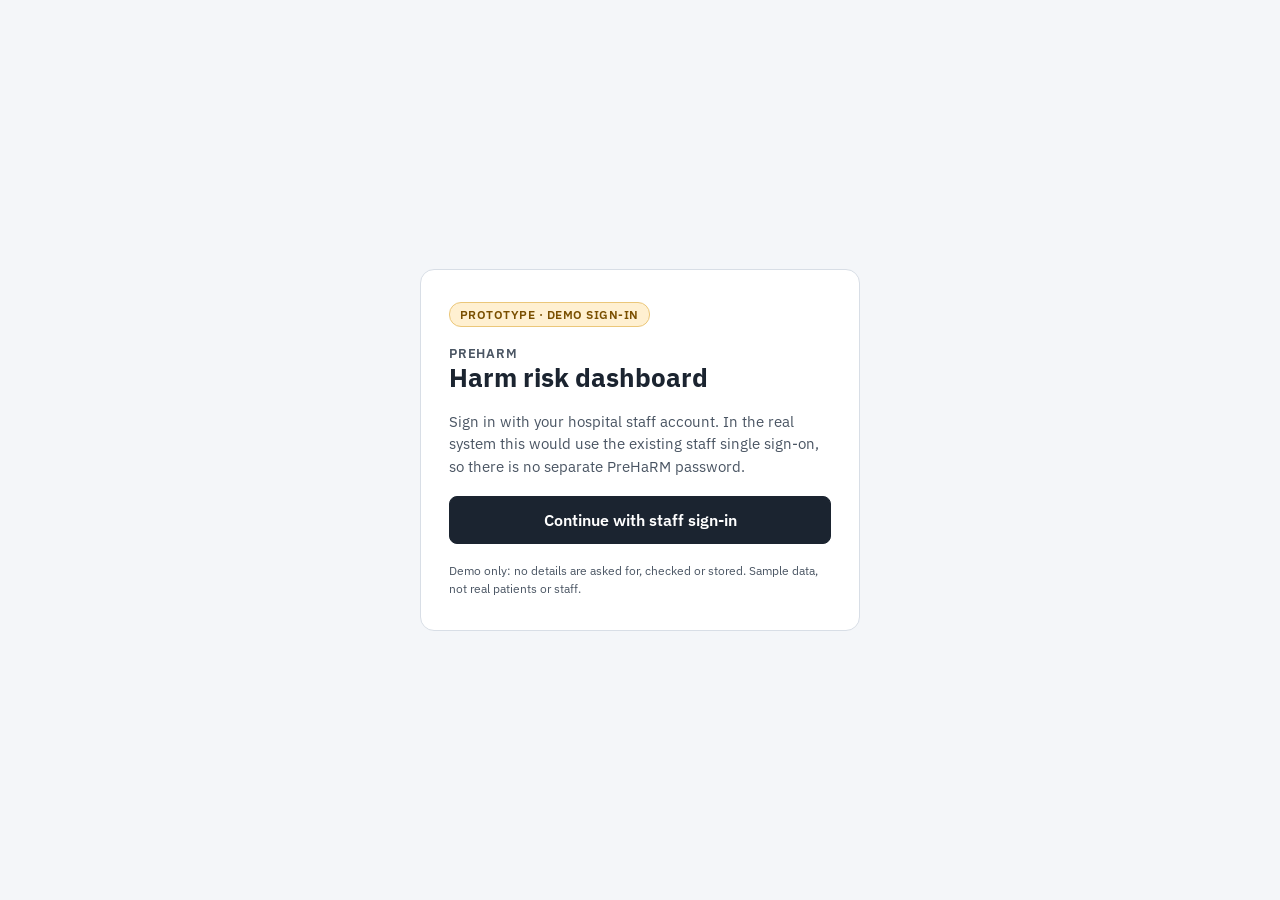
==== index.html @ e7837d7f "Add files via upload" ====
<!doctype html>
<html lang="en">
<head>
<title>PreHaRM – Sign in</title>
<meta charset="utf-8">
<meta name="viewport" content="width=device-width, initial-scale=1">
<meta name="robots" content="noindex">
<link rel="preconnect" href="https://fonts.googleapis.com">
<link href="https://fonts.googleapis.com/css2?family=IBM+Plex+Sans:wght@400;600;700&display=swap" rel="stylesheet">
<link rel="stylesheet" href="css/styles.css">
</head>
<body>
<main class="signin-wrap">
<div class="signin">
<span class="demo-flag">Prototype · demo sign-in</span>
<div>
<div class="eyebrow">PreHaRM</div>
<h1 id="title">Harm risk dashboard</h1>
</div>

<div id="step1" style="display:flex;flex-direction:column;gap:18px">
<p>Sign in with your hospital staff account. In the real system this would use the existing staff single sign-on, so there is no separate PreHaRM password.</p>
<button type="button" class="btn-primary" id="sso">Continue with staff sign-in</button>
<p class="fine">Demo only: no details are asked for, checked or stored. Sample data, not real patients or staff.</p>
</div>

<form id="step2" hidden style="display:flex;flex-direction:column;gap:18px">
<p id="hello"></p>
<fieldset class="wards" id="ward-list"><legend>Which ward do you want to view?</legend></fieldset>
<button type="submit" class="btn-primary">Open dashboard</button>
</form>
</div>
</main>
<script src="js/data.js"></script>
<script>
(function () {
  if (getSession()) { window.location.replace('today.html'); return; }
  const list = document.getElementById('ward-list');
  PREHARM.wards.forEach((w, i) => {
    const id = 'ward-' + i;
    list.appendChild(el('label', { for: id }, [
      el('input', Object.assign({ type: 'radio', name: 'ward', id: id, value: w }, i === 0 ? { checked: 'checked' } : {})),
      w
    ]));
  });
  document.getElementById('sso').addEventListener('click', () => {
    document.getElementById('step1').hidden = true;
    document.getElementById('step2').hidden = false;
    document.getElementById('hello').textContent = 'Signed in as ' + PREHARM.userName + '.';
    document.getElementById('title').textContent = 'Choose a ward';
  });
  document.getElementById('step2').addEventListener('submit', (e) => {
    e.preventDefault();
    const w = document.querySelector('input[name="ward"]:checked').value;
    setSession({ name: PREHARM.userName, ward: w });
    window.location.href = 'today.html';
  });
})();
</script>
</body>
</html>
---- css/styles.css ----
:root{
  --ink:#1B2430; --muted:#4A5563; --line:#D8DEE6; --line-soft:#E8ECF1;
  --ground:#F4F6F9; --card:#FFFFFF;
  --low-bg:#E2F3E7; --low-fg:#1D6337; --low-bd:#9FD0AE;
  --med-bg:#FFF0D1; --med-fg:#7A4F00; --med-bd:#EBC77A;
  --high-bg:#FBE1DF; --high-fg:#9B2C24; --high-bd:#E9A49D;
}
*{box-sizing:border-box}
body{margin:0;background:var(--ground);color:var(--ink);font-family:'IBM Plex Sans',system-ui,sans-serif}
a{color:#1F4E79}
button{font-family:inherit}
.wrap{max-width:1240px;margin:0 auto;padding:24px 16px 40px;display:flex;flex-direction:column;gap:20px}
header.top{display:flex;flex-wrap:wrap;justify-content:space-between;align-items:flex-end;gap:16px}
.eyebrow{font-size:13px;font-weight:600;letter-spacing:.06em;text-transform:uppercase;color:var(--muted)}
h1{margin:4px 0 0;font-size:28px;line-height:1.2}
h2{margin:0;font-size:18px;font-weight:600}
.updated{display:flex;align-items:center;gap:10px;background:var(--card);border:1px solid var(--line);border-radius:8px;padding:10px 14px}
.updated .dot{width:10px;height:10px;border-radius:50%;background:#2E8B57}
.updated strong{display:block;font-size:14px}
.updated small{font-size:12px;color:var(--muted)}
nav.views{display:flex;flex-wrap:wrap;gap:8px}
nav.views a,nav.views span{display:inline-flex;align-items:center;min-height:44px;padding:0 18px;border-radius:8px;font-size:15px;font-weight:600;text-decoration:none}
nav.views a{background:var(--card);border:1px solid var(--line);color:var(--ink)}
nav.views a[aria-current="page"]{background:var(--ink);border-color:var(--ink);color:#fff}
nav.views span{border:1px dashed #B7C0CC;color:#5B6573;font-weight:400}
.card{background:var(--card);border:1px solid var(--line);border-radius:12px;padding:18px;display:flex;flex-direction:column;gap:14px}
.card-head{display:flex;flex-wrap:wrap;justify-content:space-between;align-items:center;gap:12px}
.pills{display:flex;flex-wrap:wrap;gap:6px;align-items:center}
.pills .lbl{font-size:13px;color:var(--muted);margin-right:4px}
.pill{min-height:40px;padding:0 14px;border-radius:20px;font-size:14px;font-weight:600;cursor:pointer;background:#fff;color:var(--ink);border:1px solid #B7C0CC}
.pill[aria-pressed="true"]{background:var(--ink);color:#fff;border-color:var(--ink)}
.attention{flex-direction:row;flex-wrap:wrap;align-items:center;gap:10px;padding:14px 16px}
.attention .alert{display:inline-flex;align-items:center;min-height:32px;padding:0 12px;border-radius:16px;background:var(--high-bg);color:var(--high-fg);border:1px solid var(--high-bd);font-size:14px;font-weight:600}
.scroll{overflow-x:auto}
.shift-table{min-width:1040px}
.srow{display:grid;grid-template-columns:130px 112px 112px 112px minmax(0,1fr) minmax(0,1.4fr);gap:12px;padding:14px 4px;border-bottom:1px solid var(--line-soft);align-items:center}
.srow.head{padding:8px 4px;border-bottom:1px solid var(--line);font-size:13px;font-weight:600;color:var(--muted)}
.sname{font-size:17px;font-weight:600;display:block}
.stime{font-size:12px;color:var(--muted)}
.risk{display:flex;flex-direction:column;align-items:flex-start;justify-content:center;gap:4px;min-height:64px;padding:8px 12px;border-radius:8px;cursor:pointer;text-align:left;border:1px solid}
.risk .v{font-size:24px;font-weight:700;line-height:1}
.risk .b{font-size:12px;font-weight:600}
.risk.sel{outline:2px solid var(--ink);outline-offset:-1px}
.b-low{background:var(--low-bg);color:var(--low-fg);border-color:var(--low-bd)}
.b-med{background:var(--med-bg);color:var(--med-fg);border-color:var(--med-bd)}
.b-high{background:var(--high-bg);color:var(--high-fg);border-color:var(--high-bd)}
.bar{display:flex;height:22px;width:100%;border-radius:4px;overflow:hidden;background:#EEF1F5}
.bar span{display:block;height:100%;border-right:2px solid #fff}
.bar span:last-child{border-right:none}
.keys{display:flex;flex-wrap:wrap;gap:4px 12px;font-size:13px;margin-top:8px}
.keys span{display:inline-flex;align-items:center;gap:5px}
.sw{display:inline-block;width:10px;height:10px;border-radius:2px}
.muted{color:var(--muted)}
footer.legend{display:flex;flex-wrap:wrap;gap:10px 20px;align-items:center;font-size:13px;color:var(--muted)}
footer.legend span{display:inline-flex;align-items:center;gap:6px}
footer.legend i{width:14px;height:14px;border-radius:3px;border:1px solid}
/* Week view */
.wgrid{min-width:780px;display:grid;grid-template-columns:110px repeat(7,minmax(0,1fr));gap:6px}
.dayhead{display:flex;flex-direction:column;align-items:center;justify-content:center;padding:6px 2px;border-radius:6px}
.dayhead.today{background:var(--ink);color:#fff}
.dayhead.weekend{background:#EEF1F5}
.dayhead strong{font-size:14px}.dayhead small{font-size:12px}
.cell{display:flex;flex-direction:column;align-items:center;justify-content:center;gap:4px;min-height:64px;border-radius:6px;cursor:pointer;border:1px solid}
.cell .v{font-size:20px;font-weight:700;line-height:1}
.cell .b{font-size:11px;font-weight:600}
.cell.sel{outline:3px solid var(--ink);outline-offset:-2px}
.split{display:flex;flex-wrap:wrap;gap:20px;align-items:stretch}
.split .chart{flex:999 1 560px;min-width:0}
.split .detail{flex:1 1 280px}
.note{margin:0;font-size:13px;color:var(--muted)}
.dbox{display:flex;flex-direction:column;gap:2px;padding:10px 12px;border-radius:8px;border:1px solid}
.dbox .top{display:flex;justify-content:space-between;align-items:baseline;gap:8px;font-size:14px;font-weight:600}
.dbox .v{font-size:26px;font-weight:700;line-height:1.1}
.dbox .r{font-size:13px}
.btn-link{display:inline-flex;align-items:center;justify-content:center;min-height:44px;border-radius:8px;border:1px solid var(--ink);color:var(--ink);font-weight:600;font-size:14px;text-decoration:none}
svg .band{fill:#1F4E79;fill-opacity:.16}
svg .edge{fill:none;stroke:#1F4E79;stroke-width:1;stroke-dasharray:4 4}
svg .line{fill:none;stroke:var(--ink);stroke-width:2.5}
svg .grid{stroke:#C7CED8;stroke-width:1}
svg text{font-family:'IBM Plex Sans',system-ui,sans-serif;font-size:12px;fill:var(--muted)}
svg .pm{font-weight:600;fill:#1F4E79}
svg .pt{fill:#fff;stroke:var(--ink);stroke-width:2}
svg .pt.sel{fill:var(--ink)}
[hidden]{display:none !important}
/* Signed-in label */
.hright{display:flex;flex-wrap:wrap;gap:10px;align-items:stretch}
.who{display:flex;align-items:center;gap:10px;background:var(--card);border:1px solid var(--line);border-radius:8px;padding:8px 8px 8px 14px}
.who .avatar{width:32px;height:32px;border-radius:50%;background:#1F4E79;color:#fff;display:flex;align-items:center;justify-content:center;font-size:13px;font-weight:600}
.who strong{display:block;font-size:14px}
.who small{font-size:12px;color:var(--muted)}
.who a{font-size:13px;font-weight:600;padding:8px 10px;border-radius:6px;text-decoration:none;border:1px solid var(--line);color:var(--ink);min-height:36px;display:inline-flex;align-items:center}
/* Sign-in page */
.signin-wrap{min-height:100vh;display:flex;align-items:center;justify-content:center;padding:24px 16px}
.signin{width:100%;max-width:440px;background:var(--card);border:1px solid var(--line);border-radius:14px;padding:32px 28px;display:flex;flex-direction:column;gap:18px}
.signin h1{font-size:26px;margin:0}
.signin p{margin:0;font-size:15px;line-height:1.5;color:var(--muted)}
.demo-flag{align-self:flex-start;font-size:12px;font-weight:600;letter-spacing:.04em;text-transform:uppercase;background:#FFF0D1;color:#7A4F00;border:1px solid #EBC77A;border-radius:12px;padding:4px 10px}
.btn-primary{min-height:48px;border-radius:8px;border:1px solid var(--ink);background:var(--ink);color:#fff;font-size:16px;font-weight:600;cursor:pointer;width:100%}
.wards{display:flex;flex-direction:column;gap:8px;border:0;margin:0;padding:0}
.wards legend{font-size:15px;font-weight:600;margin-bottom:8px;padding:0}
.wards label{display:flex;align-items:center;gap:10px;min-height:48px;padding:0 14px;border:1px solid var(--line);border-radius:8px;cursor:pointer;font-size:15px}
.wards input{width:18px;height:18px;margin:0}
.fine{font-size:12px !important}
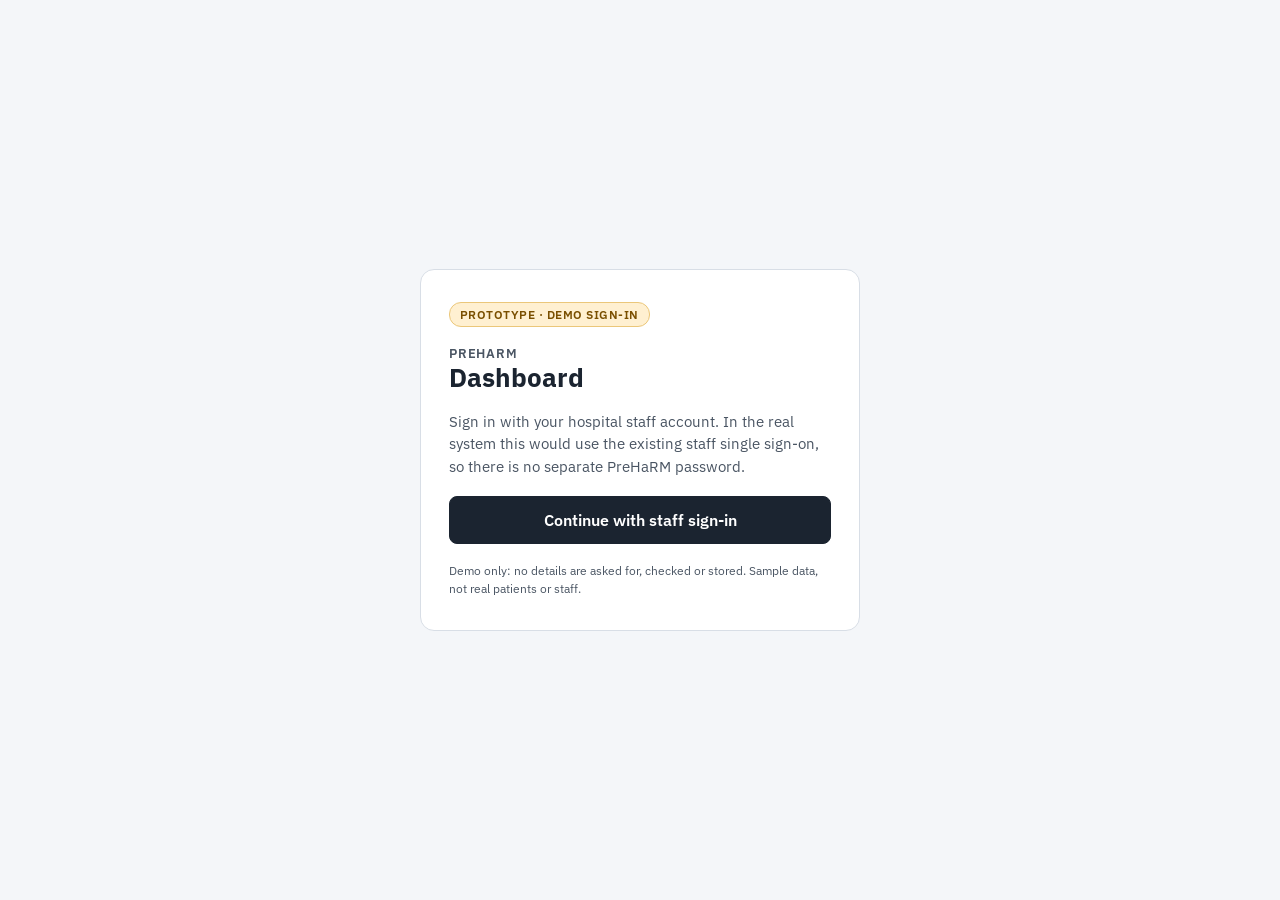
==== commit b4018602: "Update index.html" ====
--- a/index.html
+++ b/index.html
@@ -15,7 +15,7 @@
 <span class="demo-flag">Prototype · demo sign-in</span>
 <div>
 <div class="eyebrow">PreHaRM</div>
-<h1 id="title">Harm risk dashboard</h1>
+<h1 id="title">Dashboard</h1>
 </div>
 
 <div id="step1" style="display:flex;flex-direction:column;gap:18px">
--- a/css/styles.css
+++ b/css/styles.css
@@ -101,3 +101,17 @@
 .wards label{display:flex;align-items:center;gap:10px;min-height:48px;padding:0 14px;border:1px solid var(--line);border-radius:8px;cursor:pointer;font-size:15px}
 .wards input{width:18px;height:18px;margin:0}
 .fine{font-size:12px !important}
+
+/* Editable risk bands */
+.bands{background:var(--card);border:1px solid var(--line);border-radius:12px;padding:18px;display:flex;flex-direction:column;gap:14px}
+.bands-head{display:flex;flex-wrap:wrap;align-items:baseline;gap:6px 14px}
+.band-row{display:flex;flex-wrap:wrap;gap:16px 28px;align-items:flex-end}
+.band-ctrl{display:flex;flex-direction:column;gap:6px;flex:1 1 220px;min-width:0}
+.band-ctrl label{font-size:14px;font-weight:600}
+.band-val{display:inline-block;min-width:3ch;font-variant-numeric:tabular-nums}
+.band-ctrl input[type=range]{width:100%;min-height:32px;accent-color:#1B2430}
+.band-preview{display:flex;height:14px;border-radius:7px;overflow:hidden}
+.band-preview span{display:block;height:100%;border:0}
+.band-keys{display:flex;flex-wrap:wrap;gap:8px 20px;font-size:13px;color:var(--muted)}
+.band-keys span{display:inline-flex;align-items:center;gap:6px}
+.band-keys i{width:14px;height:14px;border-radius:3px;border:1px solid}
